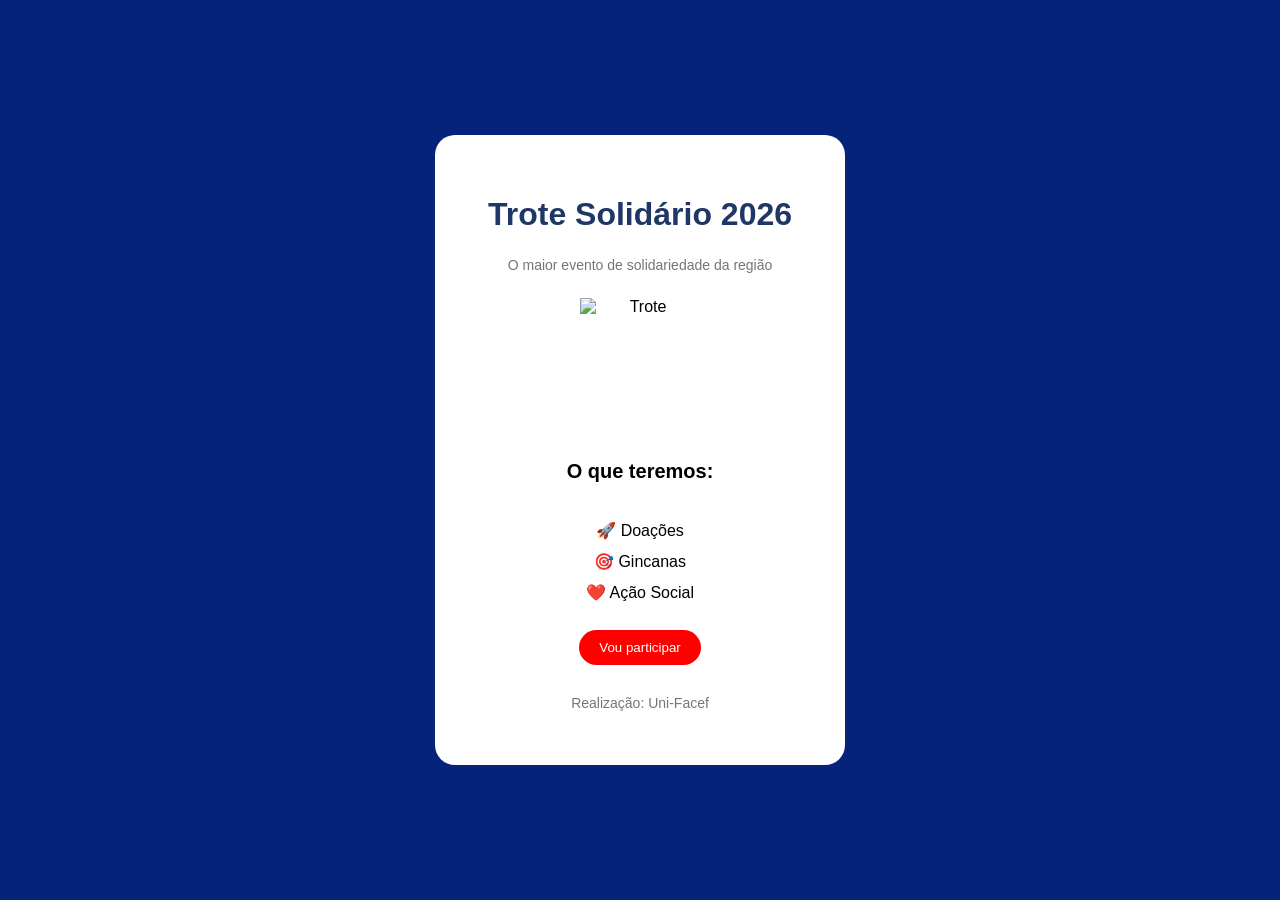
==== index.html @ a81e6c96 "first commit" ====
<!DOCTYPE html>
<html lang="pt-br">
    <head>
        <meta charset="utf8">
        <link rel="stylesheet" href="style.css">
        <title>Trote Solidário 2026</title>
    </head>
    <body>
        <div class="cartao">
            <h1>Trote Solidário 2026</h1>
            <p class="subtitulo">
                O maior evento de solidariedade da região
            </p>
            <img src="facef.jpg" alt="Trote">
            <h2>O que teremos:</h2>
            <ul>
                <li>🚀 Doações</li>
                <li>🎯 Gincanas</li>
                <li>❤️ Ação Social</li>
            </ul>
            <button>Vou participar</button>
            <p class="rodape">Realização: Uni-Facef </p>
        </div>
    </body>
</html>
---- style.css ----
body {
    background-color: rgb(5, 36, 121);
    display: flex;
    align-items: center;
    justify-content: center;
    height: 100vh;
    margin: 0;
    font-family: Arial, Helvetica, sans-serif
}
.cartao {
    background-color: white;
    padding: 40px 30px;
    border-radius: 20px;
    text-align: center;
    align-items: center;
    display: flex;
    width: 350px;
    flex-direction: column;
    list-style: none;
}
button {
    background-color: red;
    color: white;
    border-radius: 25px;
    padding: 10px 20px;
    border: none;
    margin-bottom: 10px;
}
button:hover {
    background-color: rgb(124, 236, 102);
}
ul {
    list-style: none;
    padding: 0;
}
li {
    list-style: none;
    text-align: center;
    margin: 12px;
}
img {
    width: 120px;
    height: 120px;
    margin-bottom: 25px;
}
h1{
    margin-bottom: 10px;
    color: #1f3766;
}
h2{
    margin-bottom: 10px;
    font-size: 20px;
}
.subtitulo {
    font-size: 14px;
    margin-bottom: 25px;
    color: #777474;
}
.rodape {
    font-size: 14px;
    color: #777474;
    margin-top: 20px;
}
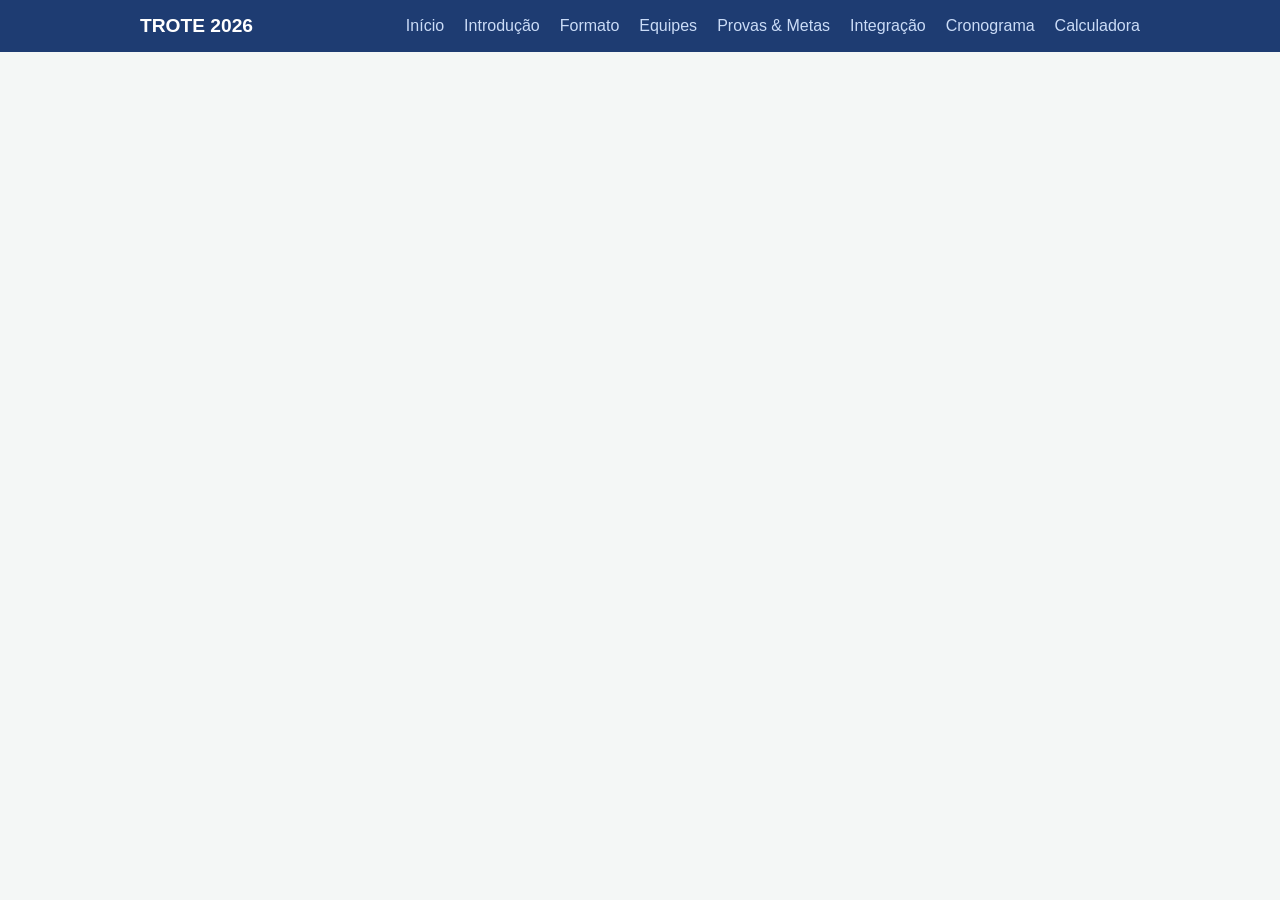
==== commit 391fa911: "C" ====
--- a/index.html
+++ b/index.html
@@ -2,24 +2,28 @@
 <html lang="pt-br">
     <head>
         <meta charset="utf8">
-        <link rel="stylesheet" href="style.css">
-        <title>Trote Solidário 2026</title>
+        <link rel="stylesheet" href="styles.css">
+        <title> Trote Solidário </title>    
     </head>
     <body>
-        <div class="cartao">
-            <h1>Trote Solidário 2026</h1>
-            <p class="subtitulo">
-                O maior evento de solidariedade da região
-            </p>
-            <img src="facef.jpg" alt="Trote">
-            <h2>O que teremos:</h2>
-            <ul>
-                <li>🚀 Doações</li>
-                <li>🎯 Gincanas</li>
-                <li>❤️ Ação Social</li>
+        <nav class="menu-principal">
+         <div class="menu-container">
+            <a href="facef.jpg" class="logo"> Trote 2026 </a>
+            <ul class="lista">
+                <li> Início </li> <li> Introdução </li>
+                <li> Formato </li> <li> Equipes</li>
+                <li> Provas & Metas </li> <li> Integração </li>
+                <li> Cronograma </li> <li> Calculadora </li>
             </ul>
-            <button>Vou participar</button>
-            <p class="rodape">Realização: Uni-Facef </p>
-        </div>
+         </div>
+        </nav>
+        <header>
+        </header>
+        <main>
+            <section></section>
+            <section></section>
+            <section></section>
+            <section></section>
+        </main>
     </body>
 </html>
--- a/styles.css
+++ b/styles.css
@@ -0,0 +1,39 @@
+body {
+    margin: 0; 
+    font-family: 'Segoe UI', Tahoma, Geneva, Verdana, sans-serif;
+    background-color: #f4f7f6; 
+    color: 333;
+}
+.menu-principal {
+    background-color: #1e3c72; 
+    padding: 15px 0;
+    position: sticky; 
+    top: 0; 
+    z-index: 1000;
+    box-shadow: 0 2px 10px (rgba 0,0,0,0.2);
+}
+.menu-container {
+    max-width: 1000px; 
+    margin: 0 auto; 
+    display: flex;
+    justify-content: space-between; 
+    align-items: center;
+    padding: 0 20px;
+}
+.logo {
+    color: white; 
+    text-decoration: none; 
+    font-weight: bold;
+    font-size: 1.2rem; 
+    text-transform: uppercase;
+}
+.lista {
+    list-style: none; 
+    display: flex; 
+    gap: 20px;
+    margin: 0; 
+    padding: 0;
+}
+.lista li {
+    color: #cbdcf7;
+}
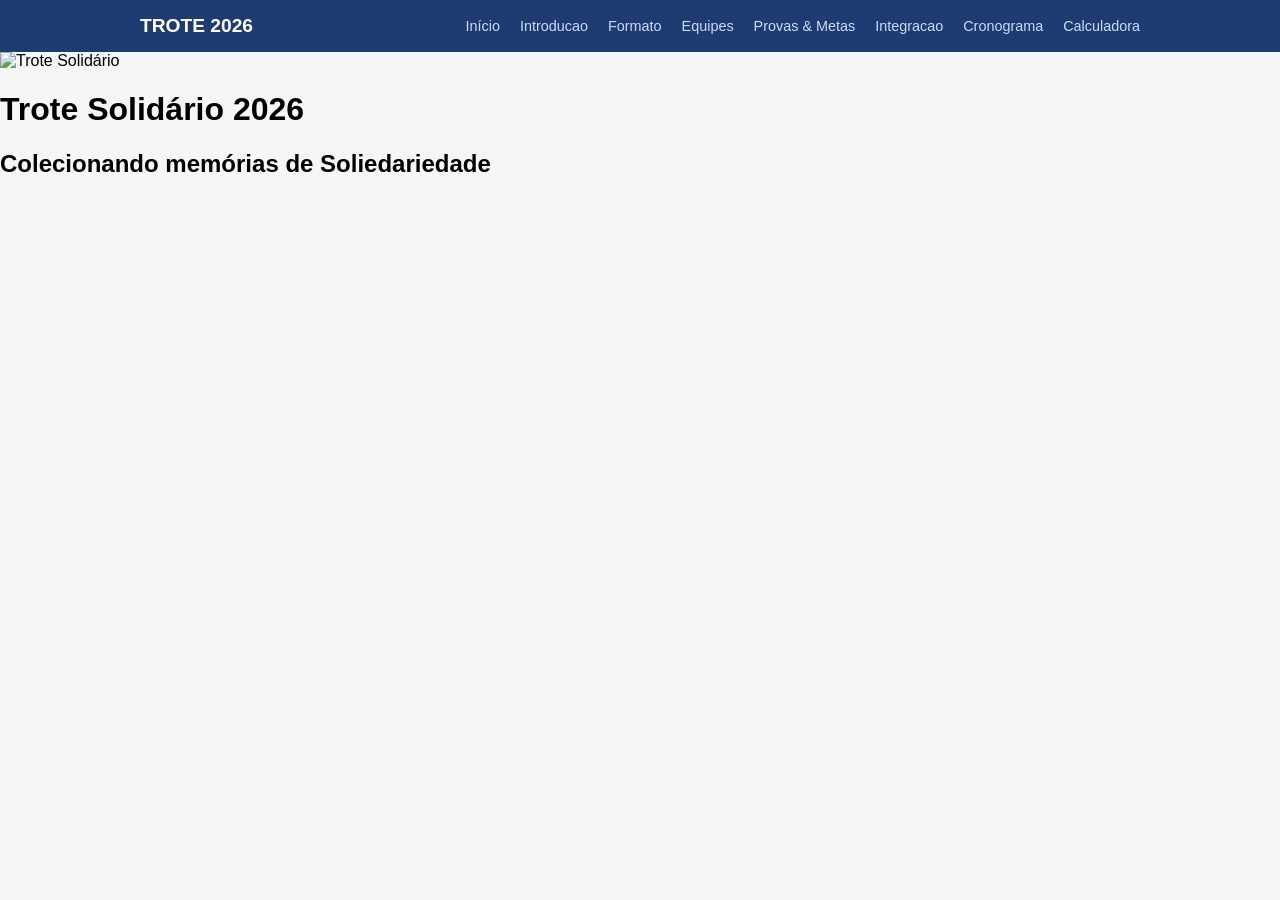
==== commit 5a199dcd: "Atualizado" ====
--- a/index.html
+++ b/index.html
@@ -10,14 +10,23 @@
          <div class="menu-container">
             <a href="facef.jpg" class="logo"> Trote 2026 </a>
             <ul class="lista">
-                <li> Início </li> <li> Introdução </li>
-                <li> Formato </li> <li> Equipes</li>
-                <li> Provas & Metas </li> <li> Integração </li>
-                <li> Cronograma </li> <li> Calculadora </li>
+                <li> <a href="index.html"> Início </a> </li> 
+                <li> <a href="introducao.html"> Introducao </a> </li>
+                <li> <a href="formato.html"> Formato </a> </li> 
+                <li> <a href="equipes.html"> Equipes </a> </li>
+                <li> <a href="provas.html"> Provas & Metas </a> </li> 
+                <li> <a href="integracao.html"> Integracao </a> </li>
+                <li> <a href="cronograma.html"> Cronograma </a> </li> 
+                <li> <a href="calculado"> Calculadora </a> </li>
             </ul>
          </div>
         </nav>
         <header>
+            <div>
+                <img src="facef.jpg" alt="Trote Solidário"/>
+                <h1> Trote Solidário 2026 </h1>
+                <h2> Colecionando memórias de Soliedariedade </h2>
+            </div>
         </header>
         <main>
             <section></section>
--- a/styles.css
+++ b/styles.css
@@ -34,6 +34,13 @@
     margin: 0; 
     padding: 0;
 }
-.lista li {
+.lista a     {
     color: #cbdcf7;
+    text-decoration: none;
+    font-size: 0.9rem;
+    font-weight: 500;
+    transition: color 0.3s;
+}
+.lista a:hover {
+    color: #fff;
 }
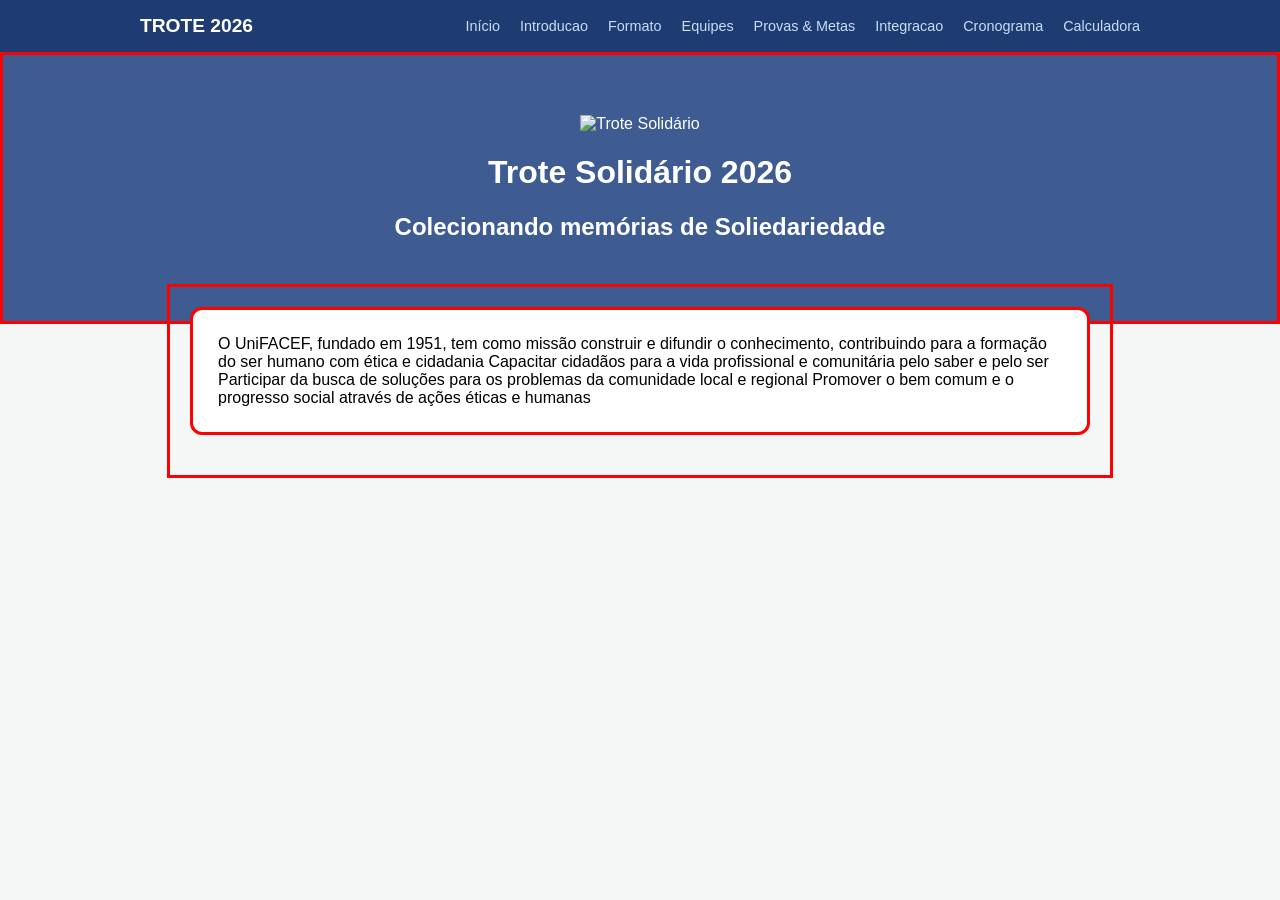
==== commit ecdbcb85: "atualizado" ====
--- a/index.html
+++ b/index.html
@@ -21,14 +21,19 @@
             </ul>
          </div>
         </nav>
-        <header>
+        <header div class="cabecalho">
             <div>
                 <img src="facef.jpg" alt="Trote Solidário"/>
                 <h1> Trote Solidário 2026 </h1>
                 <h2> Colecionando memórias de Soliedariedade </h2>
             </div>
         </header>
-        <main>
+        <main class="principal">
+            <section class="sessao">
+                O UniFACEF, fundado em 1951, tem como missão construir e difundir o conhecimento, contribuindo para a formação do ser humano com ética e cidadania
+                Capacitar cidadãos para a vida profissional e comunitária pelo saber e pelo ser 
+                Participar da busca de soluções para os problemas da comunidade local e regional
+                Promover o bem comum e o progresso social através de ações éticas e humanas
             <section></section>
             <section></section>
             <section></section>
--- a/styles.css
+++ b/styles.css
@@ -43,4 +43,36 @@
 }
 .lista a:hover {
     color: #fff;
+}
+.cabecalho {
+    border: 3px solid red;
+    background-color: #3e5c92;
+    color: white;
+    padding: 60px 20px;
+    text-align: center;
+}
+.cabecalho-container {
+    border: 3px solid red;
+}
+.cabecalho-container h1 {
+    margin-bottom: 5px;
+}
+.cabecalho-container h2 {
+    font-weight: 300    ;
+    font-style: italic;
+    color: #ffd700;
+}
+.principal {
+    border: 3px solid red;
+    max-width: 900px;
+    margin: -40px auto 40px;
+    padding: 20px;
+}
+.sessao {
+    border: 3px solid red;
+    background: white;
+    margin-bottom: 20px;
+    padding: 25px;
+    border-radius: 12px;
+    box-shadow: ;
 }
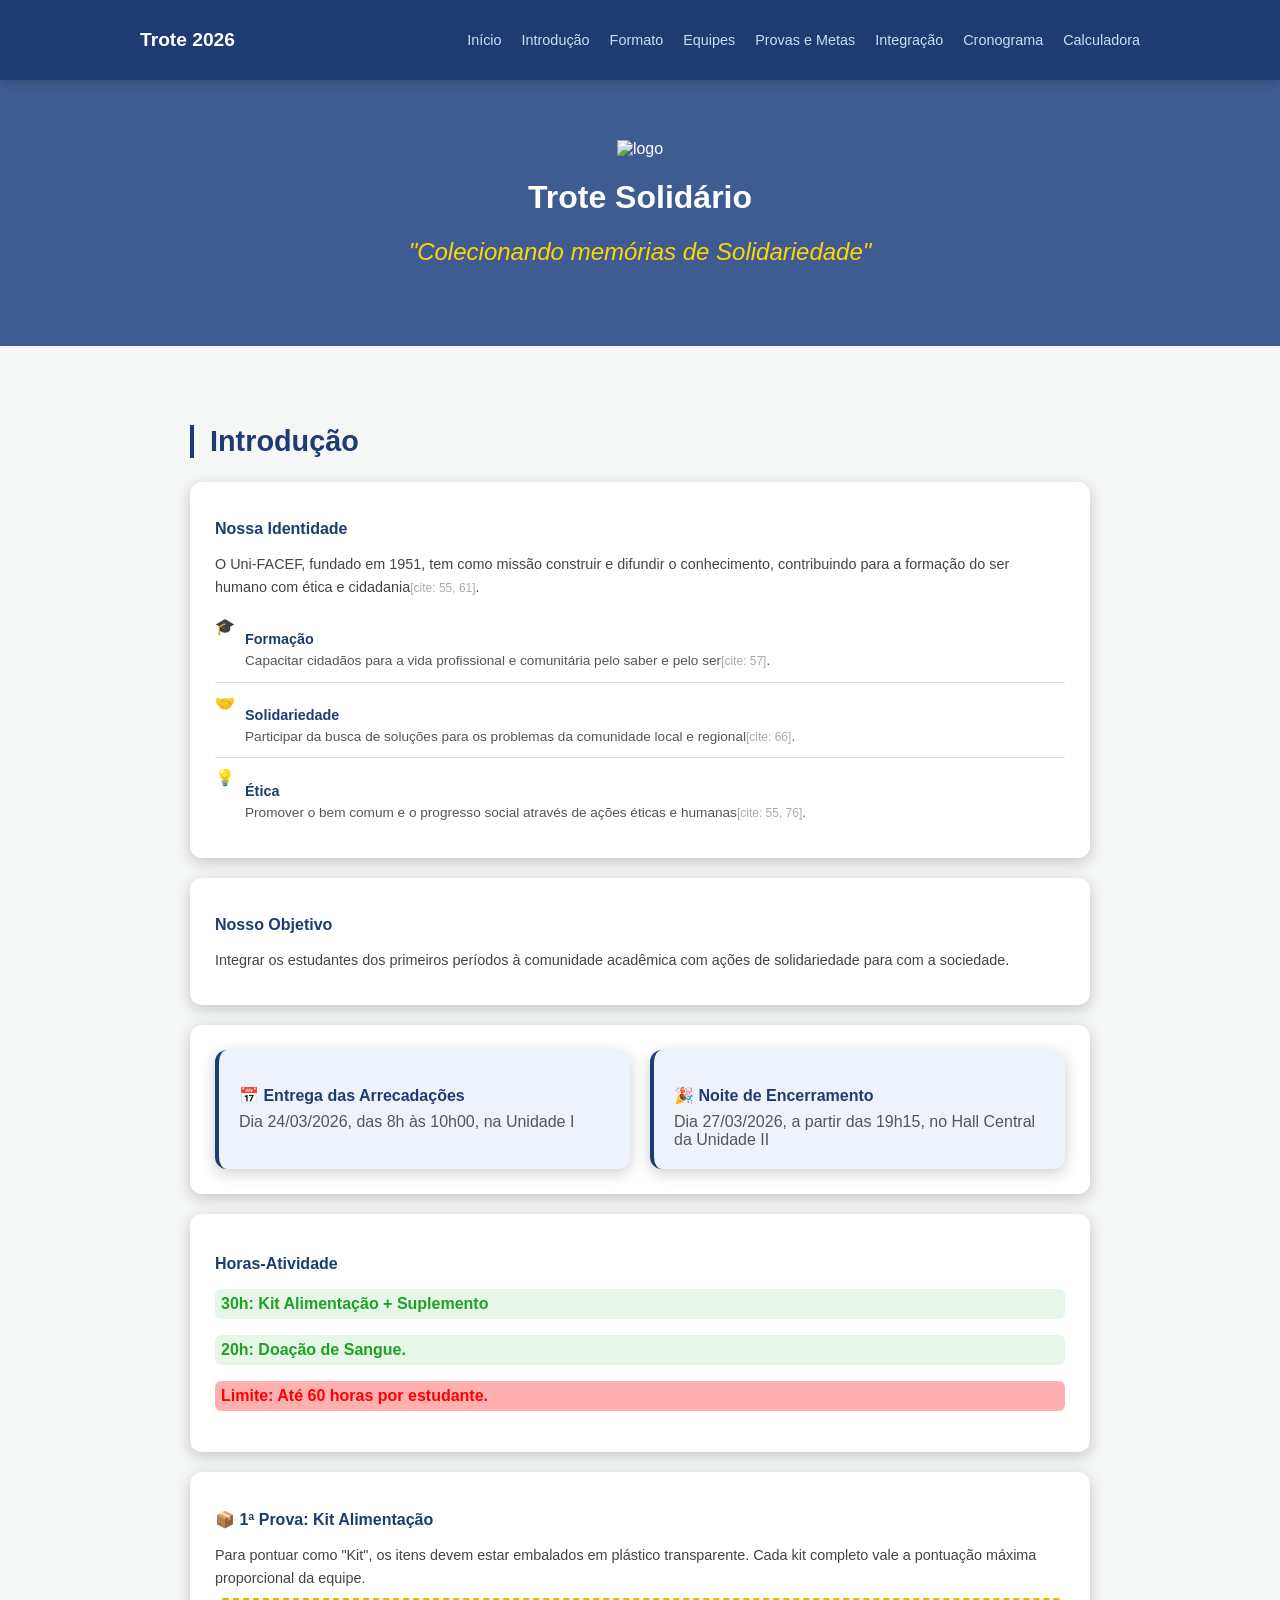
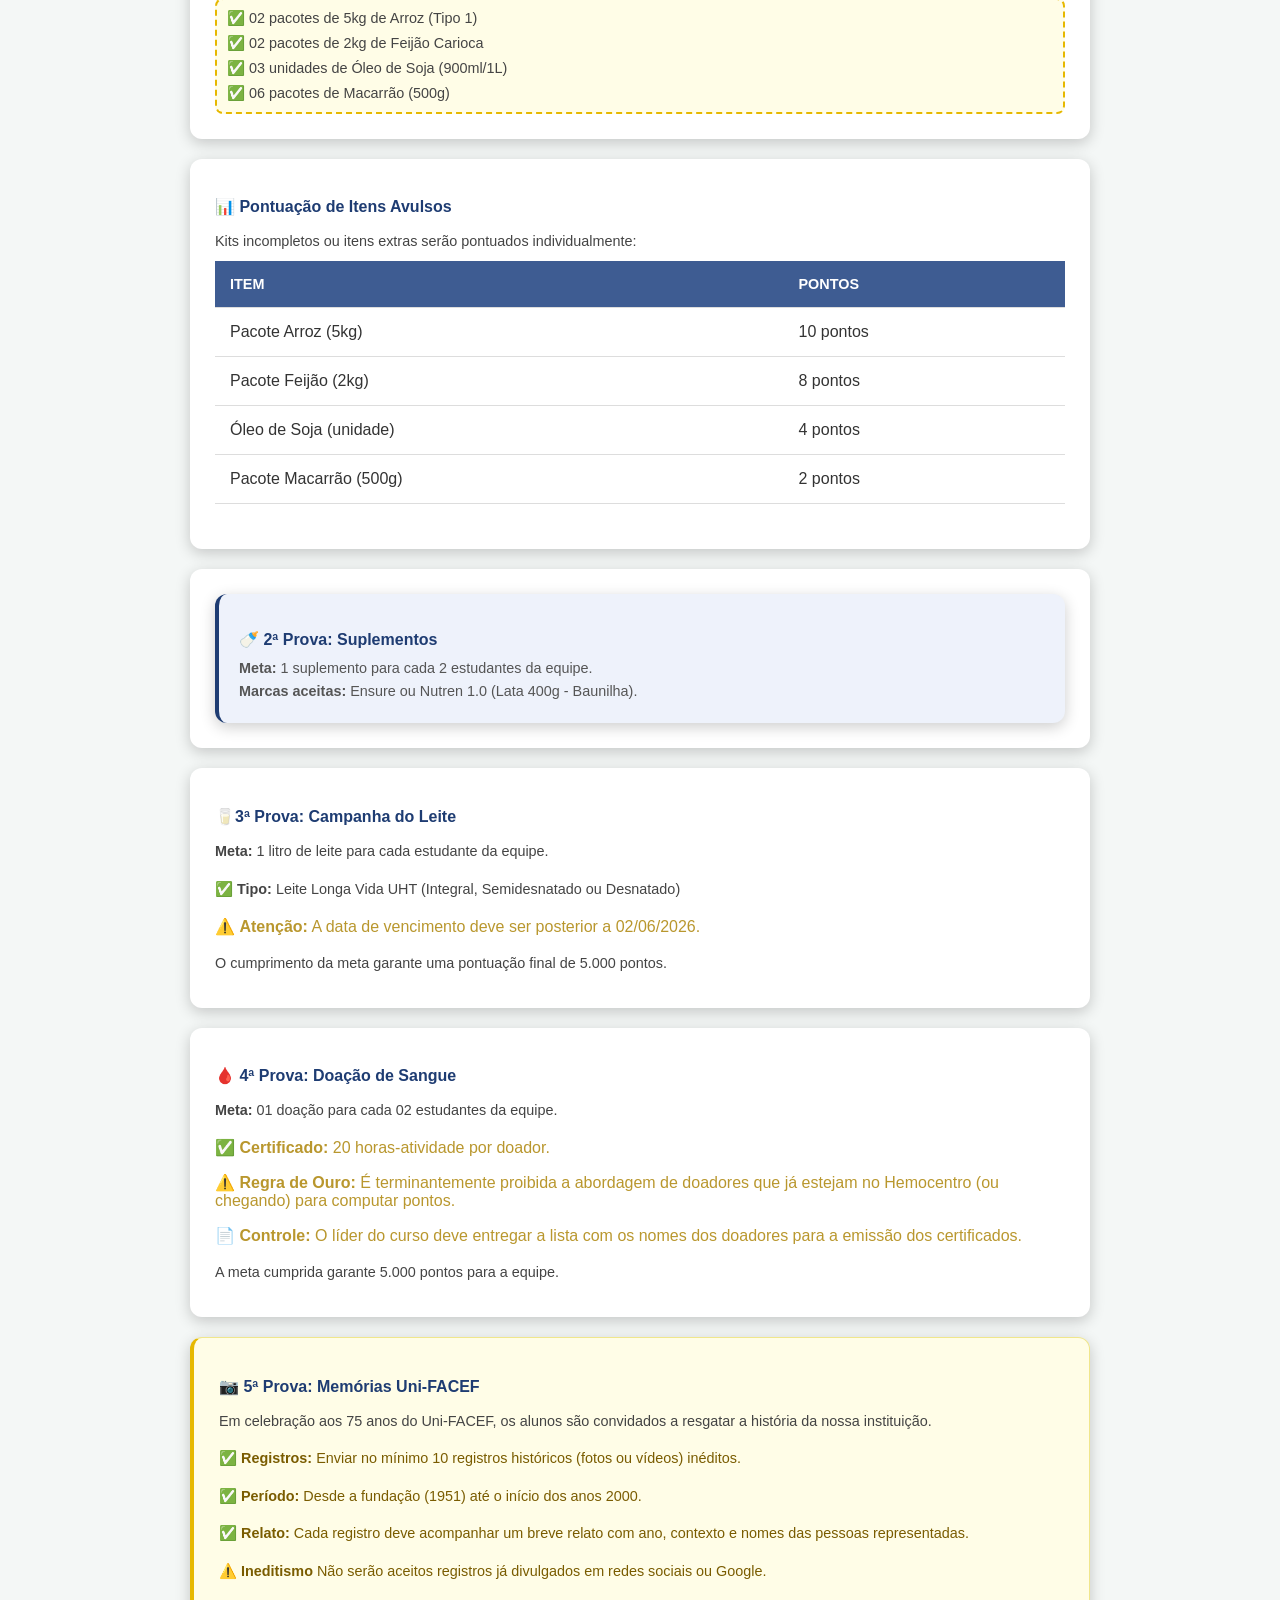
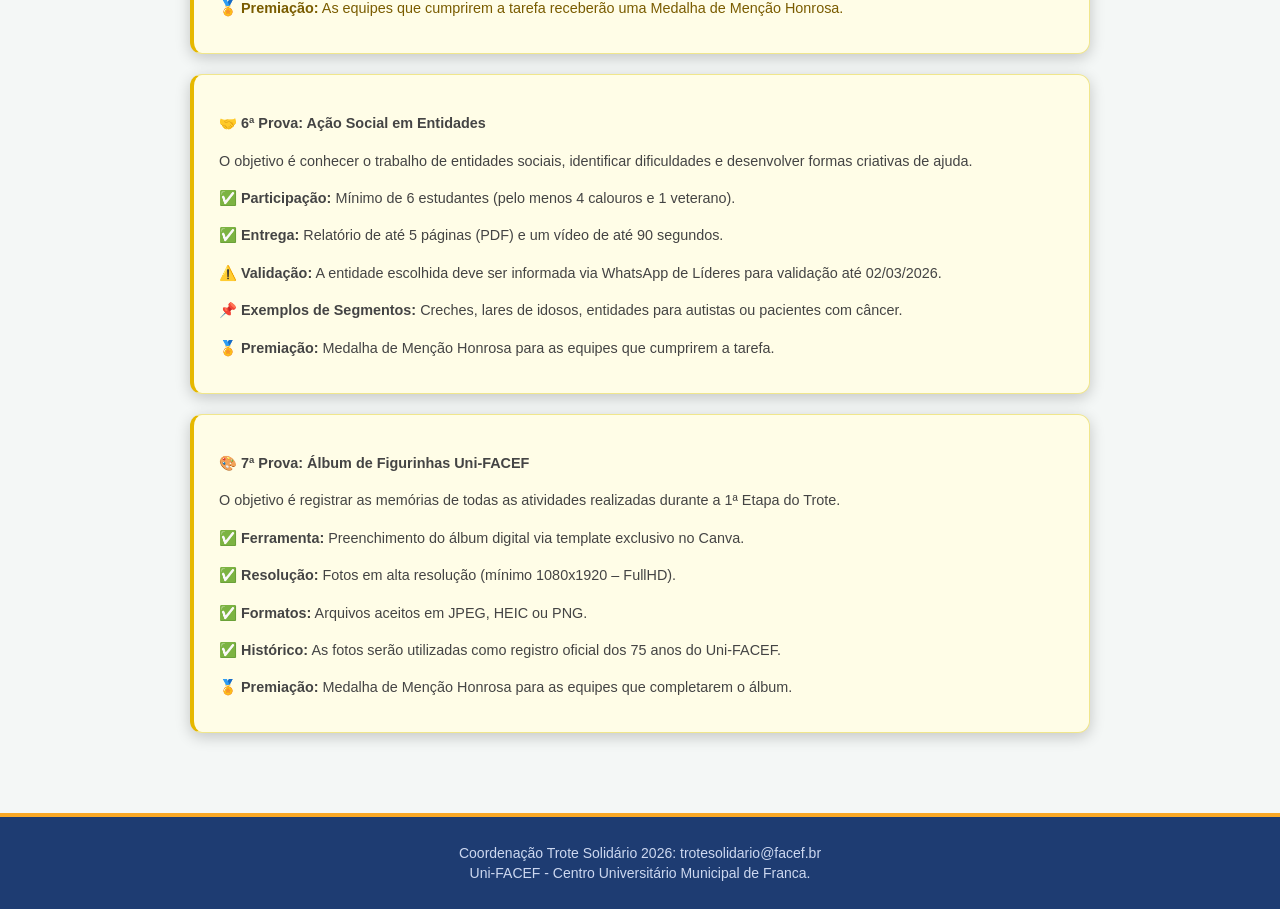
==== commit 808893b9: "atualizando projeto" ====
--- a/index.html
+++ b/index.html
@@ -1,43 +1,261 @@
 <!DOCTYPE html>
 <html lang="pt-br">
     <head>
-        <meta charset="utf8">
+        <title>Introdução</title>
+        <meta charset="UTF-8">
         <link rel="stylesheet" href="styles.css">
-        <title> Trote Solidário </title>    
     </head>
     <body>
+
         <nav class="menu-principal">
-         <div class="menu-container">
-            <a href="facef.jpg" class="logo"> Trote 2026 </a>
-            <ul class="lista">
-                <li> <a href="index.html"> Início </a> </li> 
-                <li> <a href="introducao.html"> Introducao </a> </li>
-                <li> <a href="formato.html"> Formato </a> </li> 
-                <li> <a href="equipes.html"> Equipes </a> </li>
-                <li> <a href="provas.html"> Provas & Metas </a> </li> 
-                <li> <a href="integracao.html"> Integracao </a> </li>
-                <li> <a href="cronograma.html"> Cronograma </a> </li> 
-                <li> <a href="calculado"> Calculadora </a> </li>
-            </ul>
-         </div>
+            <div class="menu-container">
+                <a href="index.html" class="logo">Trote 2026</a>
+                <ul class="lista">
+                    <li><a href="index.html">Início</a></li>
+                    <li><a href="introducao.html">Introdução</a></li>
+                    <li><a href="formato.html">Formato</a></li>
+                    <li><a href="equipes.html">Equipes</a></li>
+                    <li><a href="provas.html">Provas e Metas</a></li>
+                    <li><a href="integracao.html">Integração</a></li>
+                    <li><a href="cronograma.html">Cronograma</a></li>
+                    <li><a href="calculadora.html">Calculadora</a></li>
+                </ul>
+            </div>
         </nav>
-        <header div class="cabecalho">
-            <div>
-                <img src="facef.jpg" alt="Trote Solidário"/>
-                <h1> Trote Solidário 2026 </h1>
-                <h2> Colecionando memórias de Soliedariedade </h2>
+
+        <header class="cabecalho">
+            <img src="facef.jpg" alt="logo" />
+            <h1>Trote Solidário</h1>
+            <h2>"Colecionando memórias de Solidariedade"</h2>
+        </header>
+
+        <main class="principal">
+            <h1>Introdução</h1>
+
+            <section class="sessao">
+                <h2 class="sessao-titulo">Nossa Identidade</h2>
+                <p class="sessao-intro">
+                    O Uni-FACEF, fundado em 1951, tem como missão construir e difundir
+                    o conhecimento, contribuindo para a formação do ser humano com ética
+                    e cidadania<span class="cite">[cite: 55, 61]</span>.
+                </p>
+
+                <section class="item">
+                    <div class="icone-box">🎓</div>
+                    <div>
+                        <h3 class="item-titulo">Formação</h3>
+                        <p>Capacitar cidadãos para a vida profissional e comunitária
+                        pelo saber e pelo ser<span class="cite">[cite: 57]</span>.</p>
+                    </div>
+                </section>
+
+                <section class="item">
+                    <div class="icone-box">🤝</div>
+                    <div>
+                        <h3 class="item-titulo">Solidariedade</h3>
+                        <p>Participar da busca de soluções para os problemas da
+                        comunidade local e regional<span class="cite">[cite: 66]</span>.</p>
+                    </div>
+                </section>
+
+                <section class="item ultimo">
+                    <div class="icone-box amarelo">💡</div>
+                    <div>
+                        <h3 class="item-titulo">Ética</h3>
+                        <p>Promover o bem comum e o progresso social através de ações
+                        éticas e humanas<span class="cite">[cite: 55, 76]</span>.</p>
+                    </div>
+                </section>
+            </section>
+
+            <section class="sessao">
+                <h2 class="sessao-titulo">Nosso Objetivo</h2>
+                <p class="sessao-intro">
+                    Integrar os estudantes dos primeiros períodos à comunidade
+                    acadêmica com ações de solidariedade para com a sociedade.
+                </p>
+            </section>
+
+<section class="sessao">
+    <div class="cards-duplos">
+
+        <div class="card-duplo">
+            <h3 class="sessao-titulo">📅 Entrega das Arrecadações</h3>
+            <p>Dia 24/03/2026, das 8h às 10h00, na Unidade I</p>
+        </div>
+
+        <div class="card-duplo">
+            <h3 class="sessao-titulo">🎉 Noite de Encerramento</h3>
+            <p>Dia 27/03/2026, a partir das 19h15, no Hall Central da Unidade II</p>
+        </div>
+    </div>
+    </section>
+<section class="sessao">
+        <h3 class="sessao-titulo">Horas-Atividade</h3>
+        <p class="horas">30h: Kit Alimentação + Suplemento</p>
+        <p class="horas">20h: Doação de Sangue.</p>
+        <p class="horas-limite">Limite: Até 60 horas por estudante.</p>
+</section>
+        <section class="sessao">
+                <h2 class="sessao-titulo">📦 1ª Prova: Kit Alimentação</h2>
+                <p class="sessao-intro">
+                    Para pontuar como "Kit", os itens devem estar embalados em plástico transparente. Cada kit completo vale a pontuação máxima proporcional da equipe.
+                </p>
+                <div class="listapremios">
+                <ul>
+                    <li>✅ 02 pacotes de 5kg de Arroz (Tipo 1)</li>
+                    <li>✅ 02 pacotes de 2kg de Feijão Carioca</li>
+                    <li>✅ 03 unidades de Óleo de Soja (900ml/1L)</li>
+                    <li>✅ 06 pacotes de Macarrão (500g)</li>
+                </ul>
+                </div>
+        </section>
+        <section class="sessao">
+            <h2 class="sessao-titulo">📊 Pontuação de Itens Avulsos</h2>
+            <p class="sessao-intro">
+                Kits incompletos ou itens extras serão pontuados individualmente:
+            </p>
+            <table>
+                 <thead>
+                     <tr>
+                        <th> ITEM </th> <th> PONTOS </th>
+                     </tr>
+                 </thead>
+                 <tbody>
+                    <tr>
+                        <td>Pacote Arroz (5kg)</td>
+                        <td>10 pontos</td>
+                    </tr>
+                    <tr>
+                        <td>Pacote Feijão (2kg)</td>
+                        <td>8 pontos</td>
+                    </tr>
+                    <tr>
+                        <td>Óleo de Soja (unidade)</td>
+                        <td>4 pontos</td>
+                    </tr>
+                    <tr>
+                        <td>Pacote Macarrão (500g)</td>
+                        <td>2 pontos</td>
+                    </tr>
+                 </tbody>
+            </table>
+        </section>
+        <section class="sessao">
+            <div class="cards11">
+                <div class="card-duplo">
+                    <h3 class="sessao-titulo">🍼 2ª Prova: Suplementos</h3>
+                    <p class="sessao-intro">
+                        <strong>Meta:</strong> 1 suplemento para cada 2 estudantes da equipe.
+                    </p>
+                    <p class="sessao-intro">
+                        <strong>Marcas aceitas:</strong> Ensure ou Nutren 1.0 (Lata 400g - Baunilha).
+                    </p>
+                </div>
             </div>
-        </header>
-        <main class="principal">
-            <section class="sessao">
-                O UniFACEF, fundado em 1951, tem como missão construir e difundir o conhecimento, contribuindo para a formação do ser humano com ética e cidadania
-                Capacitar cidadãos para a vida profissional e comunitária pelo saber e pelo ser 
-                Participar da busca de soluções para os problemas da comunidade local e regional
-                Promover o bem comum e o progresso social através de ações éticas e humanas
-            <section></section>
-            <section></section>
-            <section></section>
-            <section></section>
+        </section>
+        <section class="sessao">
+            <h2 class="sessao-titulo">🥛3ª Prova: Campanha do Leite</h2>
+            <p class="sessao-intro">
+                <strong>Meta:</strong> 1 litro de leite para cada estudante da equipe.
+            </p>
+            <div class="provass">
+            <p class="sessao-intro">
+                ✅ <strong>Tipo:</strong> Leite Longa Vida UHT (Integral, Semidesnatado ou Desnatado)
+            </p>
+            <p class="provass>">
+                ⚠️ <strong>Atenção:</strong> A data de vencimento deve ser posterior a 02/06/2026.
+            </p>
+            <p class="sessao-intro">
+                O cumprimento da meta garante uma pontuação final de 5.000 pontos.
+            </p>
+            </div>
+        </section>
+        <section class="sessao">
+            <h2 class="sessao-titulo">🩸 4ª Prova: Doação de Sangue</h2>
+            <p class="sessao-intro">
+                <strong>Meta:</strong> 01 doação para cada 02 estudantes da equipe.
+            </p>
+            <p class="provass">
+                ✅ <strong>Certificado:</strong> 20 horas-atividade por doador.
+            </p>
+            <p class="provass">
+                ⚠️ <strong>Regra de Ouro:</strong> É terminantemente proibida a abordagem de doadores que já estejam no Hemocentro (ou chegando) para computar pontos.
+            </p>
+            <p class="provass">
+                📄 <strong>Controle:</strong> O líder do curso deve entregar a lista com os nomes dos doadores para a emissão dos certificados.
+            </p>
+            <p class="sessao-intro">
+                A meta cumprida garante 5.000 pontos para a equipe.
+            </p>
+        </section>
+        <section class="sessao fundo-amarelo">
+            <h2 class="sessao-titulo">📷 5ª Prova: Memórias Uni-FACEF</h2>
+            <p class="sessao-intro">
+                Em celebração aos 75 anos do Uni-FACEF, os alunos são convidados a resgatar a história da nossa instituição.
+            </p>
+            <p class="sessao-intro-aviso">
+                ✅ <strong>Registros:</strong> Enviar no mínimo 10 registros históricos (fotos ou vídeos) inéditos.
+            </p>
+            <p class="sessao-intro-aviso">
+                ✅ <strong>Período:</strong> Desde a fundação (1951) até o início dos anos 2000.
+            </p>
+            <p class="sessao-intro-aviso">
+                ✅ <strong>Relato:</strong> Cada registro deve acompanhar um breve relato com ano, contexto e nomes das pessoas representadas.
+            </p>
+            <p class="sessao-intro-aviso">
+                ⚠️ <strong>Ineditismo</strong> Não serão aceitos registros já divulgados em redes sociais ou Google.
+            </p>
+            <p class="sessao-intro-aviso">
+                🏅 <strong>Premiação:</strong> As equipes que cumprirem a tarefa receberão uma Medalha de Menção Honrosa.
+            </p>
+        </section>
+        <section class="sessao fundo-amarelo">
+            <h2 class="sessao-intro">🤝 6ª Prova: Ação Social em Entidades</h2>
+            <p class="sessao-intro">
+                O objetivo é conhecer o trabalho de entidades sociais, identificar dificuldades e desenvolver formas criativas de ajuda.
+            </p>
+            <p class="sessao-intro">
+                ✅ <strong>Participação:</strong> Mínimo de 6 estudantes (pelo menos 4 calouros e 1 veterano).
+            </p>
+            <p class="sessao-intro">
+                ✅ <strong>Entrega:</strong> Relatório de até 5 páginas (PDF) e um vídeo de até 90 segundos.
+            </p>
+            <p class="sessao-intro">
+                ⚠️ <strong>Validação:</strong> A entidade escolhida deve ser informada via WhatsApp de Líderes para validação até 02/03/2026.
+            </p>
+            <p class="sessao-intro">
+                📌 <strong>Exemplos de Segmentos:</strong> Creches, lares de idosos, entidades para autistas ou pacientes com câncer.
+            </p>
+            <p class="sessao-intro">
+                🏅 <strong>Premiação:</strong> Medalha de Menção Honrosa para as equipes que cumprirem a tarefa.
+            </p>
+        </section>
+        <section class="sessao fundo-amarelo">
+            <h2 class="sessao-intro">🎨 7ª Prova: Álbum de Figurinhas Uni-FACEF</h2>
+            <p class="sessao-intro">
+                O objetivo é registrar as memórias de todas as atividades realizadas durante a 1ª Etapa do Trote.
+            </p>
+            <p class="sessao-intro">
+                ✅ <strong>Ferramenta:</strong> Preenchimento do álbum digital via template exclusivo no Canva.
+            </p>
+            <p class="sessao-intro">
+                ✅ <strong>Resolução:</strong> Fotos em alta resolução (mínimo 1080x1920 – FullHD).
+            </p>
+            <p class="sessao-intro">
+                ✅ <strong>Formatos:</strong> Arquivos aceitos em JPEG, HEIC ou PNG.
+            </p>
+            <p class="sessao-intro">
+                ✅ <strong>Histórico:</strong> As fotos serão utilizadas como registro oficial dos 75 anos do Uni-FACEF.
+            </p>
+            <p class="sessao-intro">
+                🏅 <strong>Premiação:</strong> Medalha de Menção Honrosa para as equipes que completarem o álbum.
+            </p>
+        </section>
         </main>
+        <footer class="rodape">
+        <p> Coordenação Trote Solidário 2026: trotesolidario@facef.br </p>
+        <p> Uni-FACEF - Centro Universitário Municipal de Franca. </p>
+    </footer>
     </body>
 </html>
--- a/styles.css
+++ b/styles.css
@@ -1,78 +1,213 @@
 body {
-    margin: 0; 
-    font-family: 'Segoe UI', Tahoma, Geneva, Verdana, sans-serif;
-    background-color: #f4f7f6; 
-    color: 333;
+    margin: 0;
+    font-family: 'Segoe UI' , sans-serif;
+    background-color: #f4f7f6;
+    color: #333;
 }
 .menu-principal {
-    background-color: #1e3c72; 
+    background-color: #1e3c72;
     padding: 15px 0;
-    position: sticky; 
-    top: 0; 
+    position: sticky;
+    top: 0;
     z-index: 1000;
-    box-shadow: 0 2px 10px (rgba 0,0,0,0.2);
+    box-shadow: 0 2px 10px rgba(0,0,0,0.2);
 }
 .menu-container {
-    max-width: 1000px; 
-    margin: 0 auto; 
-    display: flex;
-    justify-content: space-between; 
+    max-width: 1000px;
+    margin: 0 auto;
+    display: flex;
+    justify-content: space-between;
     align-items: center;
     padding: 0 20px;
 }
 .logo {
-    color: white; 
-    text-decoration: none; 
-    font-weight: bold;
-    font-size: 1.2rem; 
-    text-transform: uppercase;
+    color: white;
+    text-decoration: none;
+    font-weight: bold;
+    font-size: 1.2rem;
 }
 .lista {
-    list-style: none; 
-    display: flex; 
+    list-style: none;
+    display: flex;
     gap: 20px;
-    margin: 0; 
-    padding: 0;
-}
-.lista a     {
+}
+.lista a {
     color: #cbdcf7;
     text-decoration: none;
     font-size: 0.9rem;
-    font-weight: 500;
-    transition: color 0.3s;
 }
 .lista a:hover {
-    color: #fff;
+    color: white;
 }
 .cabecalho {
-    border: 3px solid red;
     background-color: #3e5c92;
     color: white;
     padding: 60px 20px;
     text-align: center;
 }
-.cabecalho-container {
-    border: 3px solid red;
-}
-.cabecalho-container h1 {
-    margin-bottom: 5px;
-}
-.cabecalho-container h2 {
-    font-weight: 300    ;
+.cabecalho h2 {
+    font-weight: 300;
     font-style: italic;
     color: #ffd700;
 }
 .principal {
-    border: 3px solid red;
     max-width: 900px;
-    margin: -40px auto 40px;
+    margin: 40px auto;
     padding: 20px;
 }
+.principal h1 {
+    font-size: 1.8rem;
+    color: #1e3c72;
+    border-left: 4px solid #1e3c72;
+    padding-left: 1rem;
+    margin-bottom: 1.5rem;
+}
 .sessao {
-    border: 3px solid red;
     background: white;
-    margin-bottom: 20px;
     padding: 25px;
     border-radius: 12px;
-    box-shadow: ;
+    box-shadow: 0 4px 15px rgba(0,0,0,0.2);
+    margin-bottom: 20px;
+}
+.sessao-titulo {
+    font-size: 1rem;
+    font-weight: bold;
+    color: #1e3c72;
+    margin-bottom: 10px;
+}
+.sessao-intro {
+    font-size: 0.9rem;
+    color: #444;
+    line-height: 1.6;
+    margin-bottom: 8px;
+}
+.cite {
+    font-size: 0.75rem;
+    color: #aaa;
+}
+.item {
+    display: flex;
+    gap: 10px;
+    align-items: flex-start;
+    padding: 10px 0;
+    border-bottom: 1px solid #e0e0e0;
+}
+.item:last-child {
+    border-bottom: none;
+}
+.icone {
+    font-size: 16px;
+    margin-top: 2px;
+}
+.item-titulo {
+    font-size: 0.9rem;
+    font-weight: bold;
+    color: #1e3c72;
+    margin-bottom: 4px;
+}
+.item p {
+    font-size: 0.85rem;
+    color: #555;
+    margin: 0;
+    line-height: 1.5;
+}
+.cards-duplos {
+    display:flex;
+    gap: 20px;
+}
+.card-duplo {
+    flex: 1;
+    background: #eef2fb;
+    border-radius: 12px;
+    padding: 20px;
+    box-shadow: 0 4px 15px rgba(0,0,0,0.2);
+    border-left: 4px solid #1e3c72;
+}
+.card-duplo h3 {
+    font-weight: bold;
+    color: #1e3c72;
+    margin-bottom: 8px;
+}
+.card-duplo p {
+    color: #555;
+    margin: 0;
+}
+.horas {
+    background: #e8f5e9;
+    color: #1ba322;
+    font-weight: bolder;
+    border-radius: 6px;
+    padding: 6px;
+}
+.horas-limite {
+    color: red;
+    font-weight: bolder;
+    background: #ffb1b1;
+    border-radius: 6px;
+    padding: 6px;
+}
+.listapremios {
+    background: #fffde7;
+    border-radius: 8px;
+    border: 2px dashed #e6b800;
+    padding: 10px;
+}
+.listapremios ul {
+    list-style: none;
+    padding: 0;
+    margin: 0;
+    display: flex;
+    flex-direction: column;
+    gap: 8px;
+}
+.listapremios li {
+     list-style: none;
+    font-size: 0.9rem;
+    color: #444;
+}
+table {
+    width: 100%;
+    border-collapse: collapse;
+    margin-bottom: 20px;
+    background-color: white;
+}
+th, td {
+    padding: 15px;
+    text-align: left;
+    border-bottom: 1px solid #ddd;
+}
+th {
+    background-color: #3e5c92;
+    color: white;
+    text-transform: uppercase;
+    font-size: 0.90rem;
+}
+.card11 {
+    display: flex;
+}
+.provass {
+    color: #b9972e;
+}
+.sessao.fundo-amarelo {
+    background: #fffde7;
+    border: 1px solid #f0e68c;
+    border-left: 4px solid #e6b800;
+}
+.sessao-intro-aviso {
+    color: #7a5c00;
+    font-size: 0.9rem;
+    line-height: 1.6;
+    margin-bottom: 8px;
+}
+.rodape {
+    background-color: #1e3c72;
+    color: #cdd8f0;
+    text-align: center;
+    padding: 24px 20px;
+    font-size: 14px;
+    margin-top: 40px;
+    border-top: 4px solid #f9a825;
+}
+.rodape p {
+    margin: 4px 0;
 }
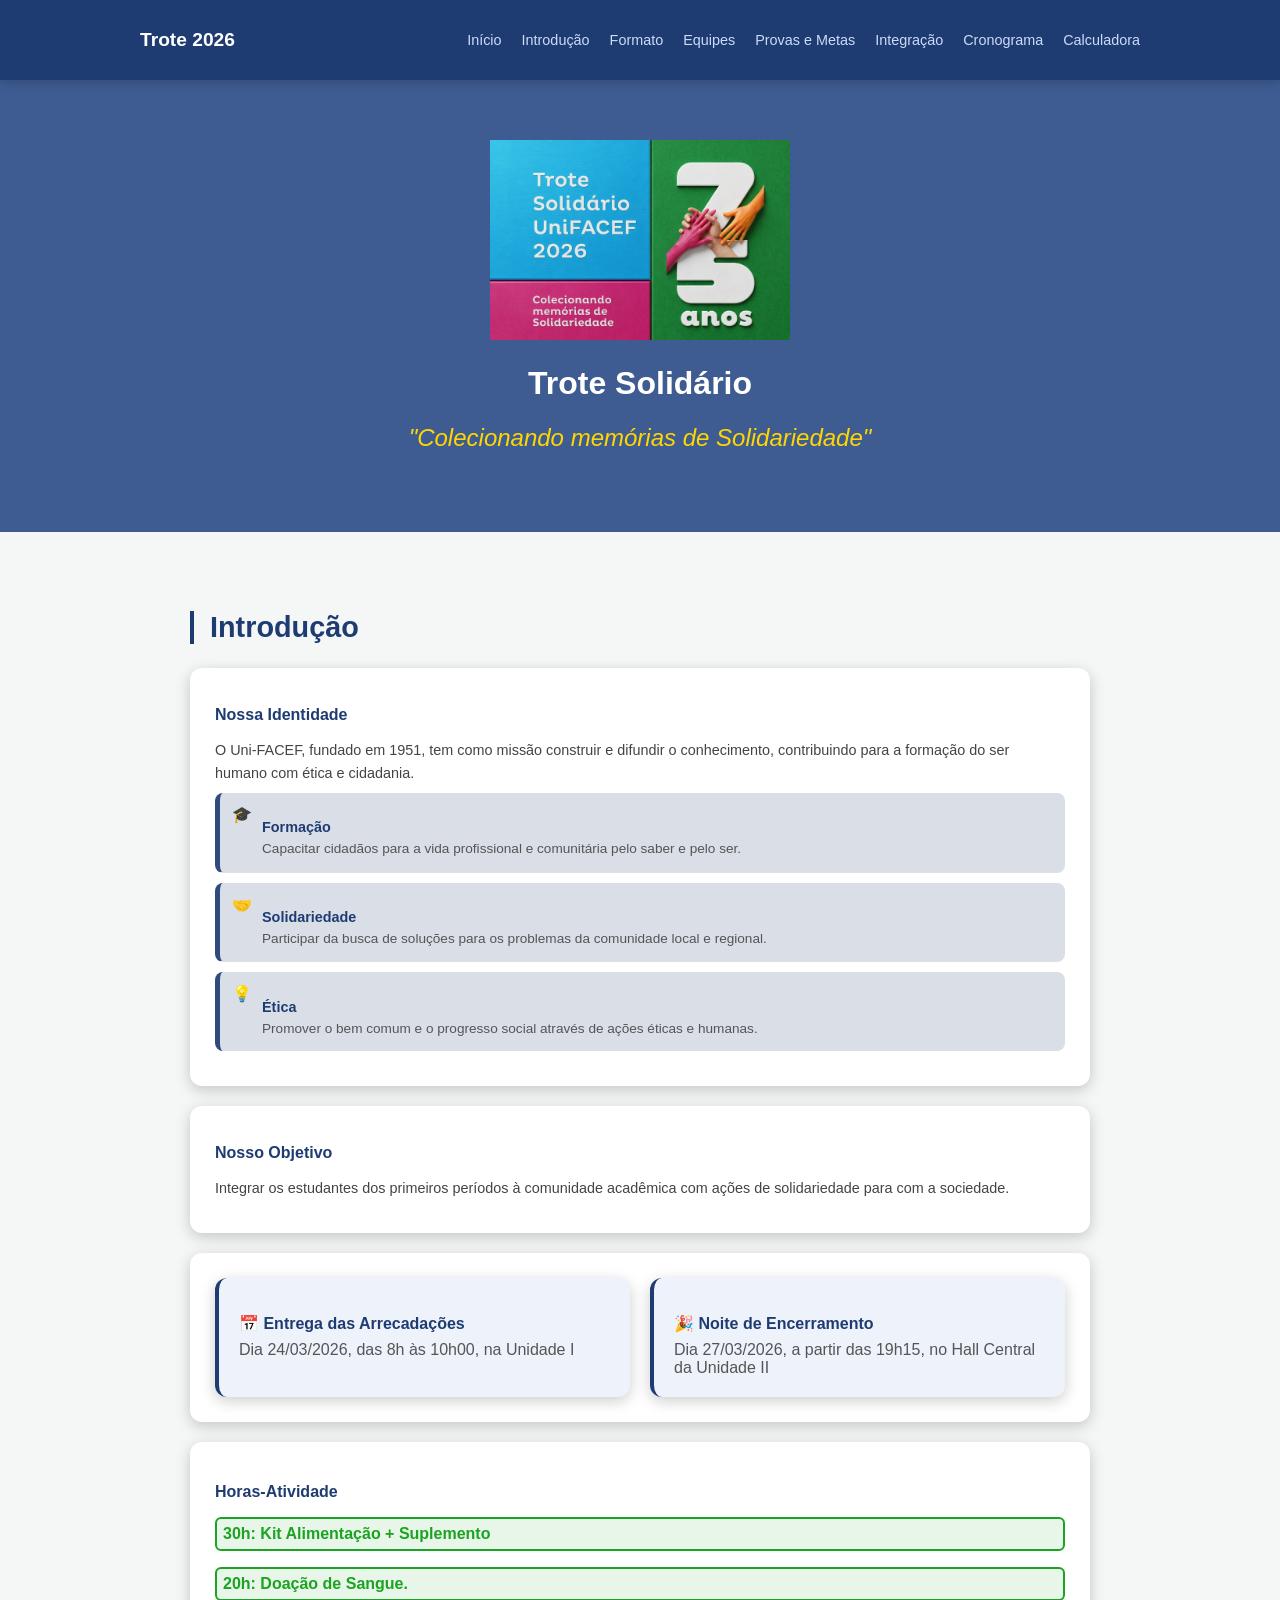
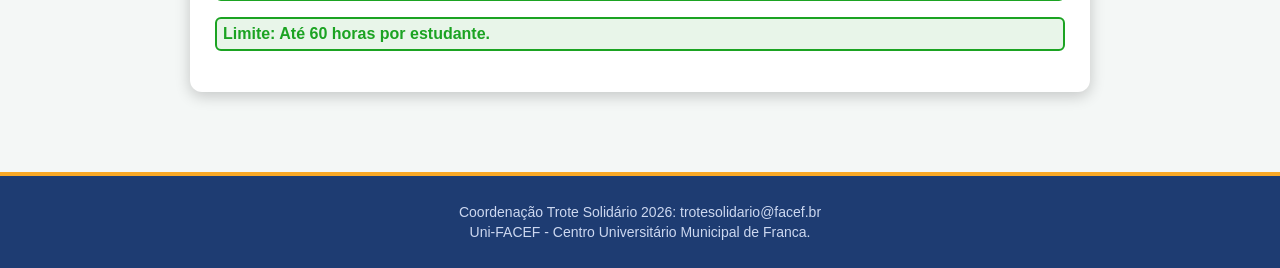
==== commit 7bc24f6c: "resolver conflitos e adicionar script.js" ====
--- a/index.html
+++ b/index.html
@@ -6,7 +6,6 @@
         <link rel="stylesheet" href="styles.css">
     </head>
     <body>
-
         <nav class="menu-principal">
             <div class="menu-container">
                 <a href="index.html" class="logo">Trote 2026</a>
@@ -22,52 +21,45 @@
                 </ul>
             </div>
         </nav>
-
         <header class="cabecalho">
-            <img src="facef.jpg" alt="logo" />
+            <img src="facef.png" style="width: 300px; height: auto;" class="logo">
             <h1>Trote Solidário</h1>
             <h2>"Colecionando memórias de Solidariedade"</h2>
         </header>
-
         <main class="principal">
             <h1>Introdução</h1>
-
             <section class="sessao">
                 <h2 class="sessao-titulo">Nossa Identidade</h2>
                 <p class="sessao-intro">
                     O Uni-FACEF, fundado em 1951, tem como missão construir e difundir
                     o conhecimento, contribuindo para a formação do ser humano com ética
-                    e cidadania<span class="cite">[cite: 55, 61]</span>.
+                    e cidadania.
                 </p>
-
                 <section class="item">
                     <div class="icone-box">🎓</div>
                     <div>
                         <h3 class="item-titulo">Formação</h3>
                         <p>Capacitar cidadãos para a vida profissional e comunitária
-                        pelo saber e pelo ser<span class="cite">[cite: 57]</span>.</p>
+                        pelo saber e pelo ser.</p>
                     </div>
                 </section>
-
                 <section class="item">
                     <div class="icone-box">🤝</div>
                     <div>
                         <h3 class="item-titulo">Solidariedade</h3>
                         <p>Participar da busca de soluções para os problemas da
-                        comunidade local e regional<span class="cite">[cite: 66]</span>.</p>
+                        comunidade local e regional.</p>
                     </div>
                 </section>
-
                 <section class="item ultimo">
                     <div class="icone-box amarelo">💡</div>
                     <div>
                         <h3 class="item-titulo">Ética</h3>
                         <p>Promover o bem comum e o progresso social através de ações
-                        éticas e humanas<span class="cite">[cite: 55, 76]</span>.</p>
+                        éticas e humanas.</p>
                     </div>
                 </section>
             </section>
-
             <section class="sessao">
                 <h2 class="sessao-titulo">Nosso Objetivo</h2>
                 <p class="sessao-intro">
@@ -75,187 +67,28 @@
                     acadêmica com ações de solidariedade para com a sociedade.
                 </p>
             </section>
-
-<section class="sessao">
-    <div class="cards-duplos">
-
-        <div class="card-duplo">
-            <h3 class="sessao-titulo">📅 Entrega das Arrecadações</h3>
-            <p>Dia 24/03/2026, das 8h às 10h00, na Unidade I</p>
-        </div>
-
-        <div class="card-duplo">
-            <h3 class="sessao-titulo">🎉 Noite de Encerramento</h3>
-            <p>Dia 27/03/2026, a partir das 19h15, no Hall Central da Unidade II</p>
-        </div>
-    </div>
-    </section>
-<section class="sessao">
-        <h3 class="sessao-titulo">Horas-Atividade</h3>
-        <p class="horas">30h: Kit Alimentação + Suplemento</p>
-        <p class="horas">20h: Doação de Sangue.</p>
-        <p class="horas-limite">Limite: Até 60 horas por estudante.</p>
-</section>
-        <section class="sessao">
-                <h2 class="sessao-titulo">📦 1ª Prova: Kit Alimentação</h2>
-                <p class="sessao-intro">
-                    Para pontuar como "Kit", os itens devem estar embalados em plástico transparente. Cada kit completo vale a pontuação máxima proporcional da equipe.
-                </p>
-                <div class="listapremios">
-                <ul>
-                    <li>✅ 02 pacotes de 5kg de Arroz (Tipo 1)</li>
-                    <li>✅ 02 pacotes de 2kg de Feijão Carioca</li>
-                    <li>✅ 03 unidades de Óleo de Soja (900ml/1L)</li>
-                    <li>✅ 06 pacotes de Macarrão (500g)</li>
-                </ul>
+            <section class="sessao">
+                <div class="cards-duplos">
+                    <div class="card-duplo">
+                        <h3 class="sessao-titulo">📅 Entrega das Arrecadações</h3>
+                        <p>Dia 24/03/2026, das 8h às 10h00, na Unidade I</p>
+                    </div>
+                    <div class="card-duplo">
+                        <h3 class="sessao-titulo">🎉 Noite de Encerramento</h3>
+                        <p>Dia 27/03/2026, a partir das 19h15, no Hall Central da Unidade II</p>
+                    </div>
                 </div>
-        </section>
-        <section class="sessao">
-            <h2 class="sessao-titulo">📊 Pontuação de Itens Avulsos</h2>
-            <p class="sessao-intro">
-                Kits incompletos ou itens extras serão pontuados individualmente:
-            </p>
-            <table>
-                 <thead>
-                     <tr>
-                        <th> ITEM </th> <th> PONTOS </th>
-                     </tr>
-                 </thead>
-                 <tbody>
-                    <tr>
-                        <td>Pacote Arroz (5kg)</td>
-                        <td>10 pontos</td>
-                    </tr>
-                    <tr>
-                        <td>Pacote Feijão (2kg)</td>
-                        <td>8 pontos</td>
-                    </tr>
-                    <tr>
-                        <td>Óleo de Soja (unidade)</td>
-                        <td>4 pontos</td>
-                    </tr>
-                    <tr>
-                        <td>Pacote Macarrão (500g)</td>
-                        <td>2 pontos</td>
-                    </tr>
-                 </tbody>
-            </table>
-        </section>
-        <section class="sessao">
-            <div class="cards11">
-                <div class="card-duplo">
-                    <h3 class="sessao-titulo">🍼 2ª Prova: Suplementos</h3>
-                    <p class="sessao-intro">
-                        <strong>Meta:</strong> 1 suplemento para cada 2 estudantes da equipe.
-                    </p>
-                    <p class="sessao-intro">
-                        <strong>Marcas aceitas:</strong> Ensure ou Nutren 1.0 (Lata 400g - Baunilha).
-                    </p>
-                </div>
-            </div>
-        </section>
-        <section class="sessao">
-            <h2 class="sessao-titulo">🥛3ª Prova: Campanha do Leite</h2>
-            <p class="sessao-intro">
-                <strong>Meta:</strong> 1 litro de leite para cada estudante da equipe.
-            </p>
-            <div class="provass">
-            <p class="sessao-intro">
-                ✅ <strong>Tipo:</strong> Leite Longa Vida UHT (Integral, Semidesnatado ou Desnatado)
-            </p>
-            <p class="provass>">
-                ⚠️ <strong>Atenção:</strong> A data de vencimento deve ser posterior a 02/06/2026.
-            </p>
-            <p class="sessao-intro">
-                O cumprimento da meta garante uma pontuação final de 5.000 pontos.
-            </p>
-            </div>
-        </section>
-        <section class="sessao">
-            <h2 class="sessao-titulo">🩸 4ª Prova: Doação de Sangue</h2>
-            <p class="sessao-intro">
-                <strong>Meta:</strong> 01 doação para cada 02 estudantes da equipe.
-            </p>
-            <p class="provass">
-                ✅ <strong>Certificado:</strong> 20 horas-atividade por doador.
-            </p>
-            <p class="provass">
-                ⚠️ <strong>Regra de Ouro:</strong> É terminantemente proibida a abordagem de doadores que já estejam no Hemocentro (ou chegando) para computar pontos.
-            </p>
-            <p class="provass">
-                📄 <strong>Controle:</strong> O líder do curso deve entregar a lista com os nomes dos doadores para a emissão dos certificados.
-            </p>
-            <p class="sessao-intro">
-                A meta cumprida garante 5.000 pontos para a equipe.
-            </p>
-        </section>
-        <section class="sessao fundo-amarelo">
-            <h2 class="sessao-titulo">📷 5ª Prova: Memórias Uni-FACEF</h2>
-            <p class="sessao-intro">
-                Em celebração aos 75 anos do Uni-FACEF, os alunos são convidados a resgatar a história da nossa instituição.
-            </p>
-            <p class="sessao-intro-aviso">
-                ✅ <strong>Registros:</strong> Enviar no mínimo 10 registros históricos (fotos ou vídeos) inéditos.
-            </p>
-            <p class="sessao-intro-aviso">
-                ✅ <strong>Período:</strong> Desde a fundação (1951) até o início dos anos 2000.
-            </p>
-            <p class="sessao-intro-aviso">
-                ✅ <strong>Relato:</strong> Cada registro deve acompanhar um breve relato com ano, contexto e nomes das pessoas representadas.
-            </p>
-            <p class="sessao-intro-aviso">
-                ⚠️ <strong>Ineditismo</strong> Não serão aceitos registros já divulgados em redes sociais ou Google.
-            </p>
-            <p class="sessao-intro-aviso">
-                🏅 <strong>Premiação:</strong> As equipes que cumprirem a tarefa receberão uma Medalha de Menção Honrosa.
-            </p>
-        </section>
-        <section class="sessao fundo-amarelo">
-            <h2 class="sessao-intro">🤝 6ª Prova: Ação Social em Entidades</h2>
-            <p class="sessao-intro">
-                O objetivo é conhecer o trabalho de entidades sociais, identificar dificuldades e desenvolver formas criativas de ajuda.
-            </p>
-            <p class="sessao-intro">
-                ✅ <strong>Participação:</strong> Mínimo de 6 estudantes (pelo menos 4 calouros e 1 veterano).
-            </p>
-            <p class="sessao-intro">
-                ✅ <strong>Entrega:</strong> Relatório de até 5 páginas (PDF) e um vídeo de até 90 segundos.
-            </p>
-            <p class="sessao-intro">
-                ⚠️ <strong>Validação:</strong> A entidade escolhida deve ser informada via WhatsApp de Líderes para validação até 02/03/2026.
-            </p>
-            <p class="sessao-intro">
-                📌 <strong>Exemplos de Segmentos:</strong> Creches, lares de idosos, entidades para autistas ou pacientes com câncer.
-            </p>
-            <p class="sessao-intro">
-                🏅 <strong>Premiação:</strong> Medalha de Menção Honrosa para as equipes que cumprirem a tarefa.
-            </p>
-        </section>
-        <section class="sessao fundo-amarelo">
-            <h2 class="sessao-intro">🎨 7ª Prova: Álbum de Figurinhas Uni-FACEF</h2>
-            <p class="sessao-intro">
-                O objetivo é registrar as memórias de todas as atividades realizadas durante a 1ª Etapa do Trote.
-            </p>
-            <p class="sessao-intro">
-                ✅ <strong>Ferramenta:</strong> Preenchimento do álbum digital via template exclusivo no Canva.
-            </p>
-            <p class="sessao-intro">
-                ✅ <strong>Resolução:</strong> Fotos em alta resolução (mínimo 1080x1920 – FullHD).
-            </p>
-            <p class="sessao-intro">
-                ✅ <strong>Formatos:</strong> Arquivos aceitos em JPEG, HEIC ou PNG.
-            </p>
-            <p class="sessao-intro">
-                ✅ <strong>Histórico:</strong> As fotos serão utilizadas como registro oficial dos 75 anos do Uni-FACEF.
-            </p>
-            <p class="sessao-intro">
-                🏅 <strong>Premiação:</strong> Medalha de Menção Honrosa para as equipes que completarem o álbum.
-            </p>
-        </section>
+            </section>
+            <section class="sessao">
+                <h3 class="sessao-titulo">Horas-Atividade</h3>
+                <p class="horas">30h: Kit Alimentação + Suplemento</p>
+                <p class="horas">20h: Doação de Sangue.</p>
+                <p class="horas-limite">Limite: Até 60 horas por estudante.</p>
+            </section>
         </main>
         <footer class="rodape">
-        <p> Coordenação Trote Solidário 2026: trotesolidario@facef.br </p>
-        <p> Uni-FACEF - Centro Universitário Municipal de Franca. </p>
-    </footer>
+            <p>Coordenação Trote Solidário 2026: trotesolidario@facef.br</p>
+            <p>Uni-FACEF - Centro Universitário Municipal de Franca.</p>
+        </footer>
     </body>
 </html>
--- a/styles.css
+++ b/styles.css
@@ -138,13 +138,15 @@
     font-weight: bolder;
     border-radius: 6px;
     padding: 6px;
+    border: 2px solid;
 }
 .horas-limite {
-    color: red;
+    background: #e8f5e9;
+    color: #1ba322;
     font-weight: bolder;
-    background: #ffb1b1;
     border-radius: 6px;
     padding: 6px;
+    border: 2px solid;
 }
 .listapremios {
     background: #fffde7;
@@ -210,4 +212,77 @@
 }
 .rodape p {
     margin: 4px 0;
+}
+.colunas {
+    display: flex;
+    gap: 0;
+}
+.coluna {
+    flex: 1;
+    list-style: none;
+    margin: 0;
+    padding: 0;
+}
+.coluna li {
+    display: flex;
+    align-items: center;
+    gap: 10px;
+    padding: 8px 0;
+    font-size: 0.9rem;
+    color: #333;
+    border-bottom: 1px solid #e0e0e0;
+}
+.coluna li:last-child {
+    border-bottom: none;
+}
+.coluna li span {
+    font-size: 16px;
+    width: 20px;
+    text-align: center;
+    flex-shrink: 0;
+}
+.coluna + .coluna {
+    border-left: 1px solid #e0e0e0;
+    padding-left: 20px;
+    margin-left: 20px;
+}
+.item {
+    background: #d9dee7;
+    padding: 12px;
+    border-radius: 8px;
+    margin-bottom: 10px;
+    border-left: 5px solid #2f4a7d;
+}
+.criterios {
+    color: #b9972e;
+}
+.form-grupo {
+    margin-bottom: 15px;
+    display: flex;
+    flex-direction: column;
+}
+input {
+    padding: 10px;
+    border-radius: 5px;
+    border: 1px solid #ccc;
+    width: 40px;
+    text-align: center;
+    
+}
+button {
+    background-color: #27ae60;
+    color: white;
+    padding: 10px 20px;
+    border: none;
+    border-radius: 5px;
+    cursor: pointer;
+    font-weight: bold;
+}
+.resultado {
+    margin-top: 20px;
+    padding: 15px;
+    background-color: #eef5ff;
+    border-left: 5px solid #1e3c72;
+    font-weight: bold;
+    font-size: 1.2rem;
 }
